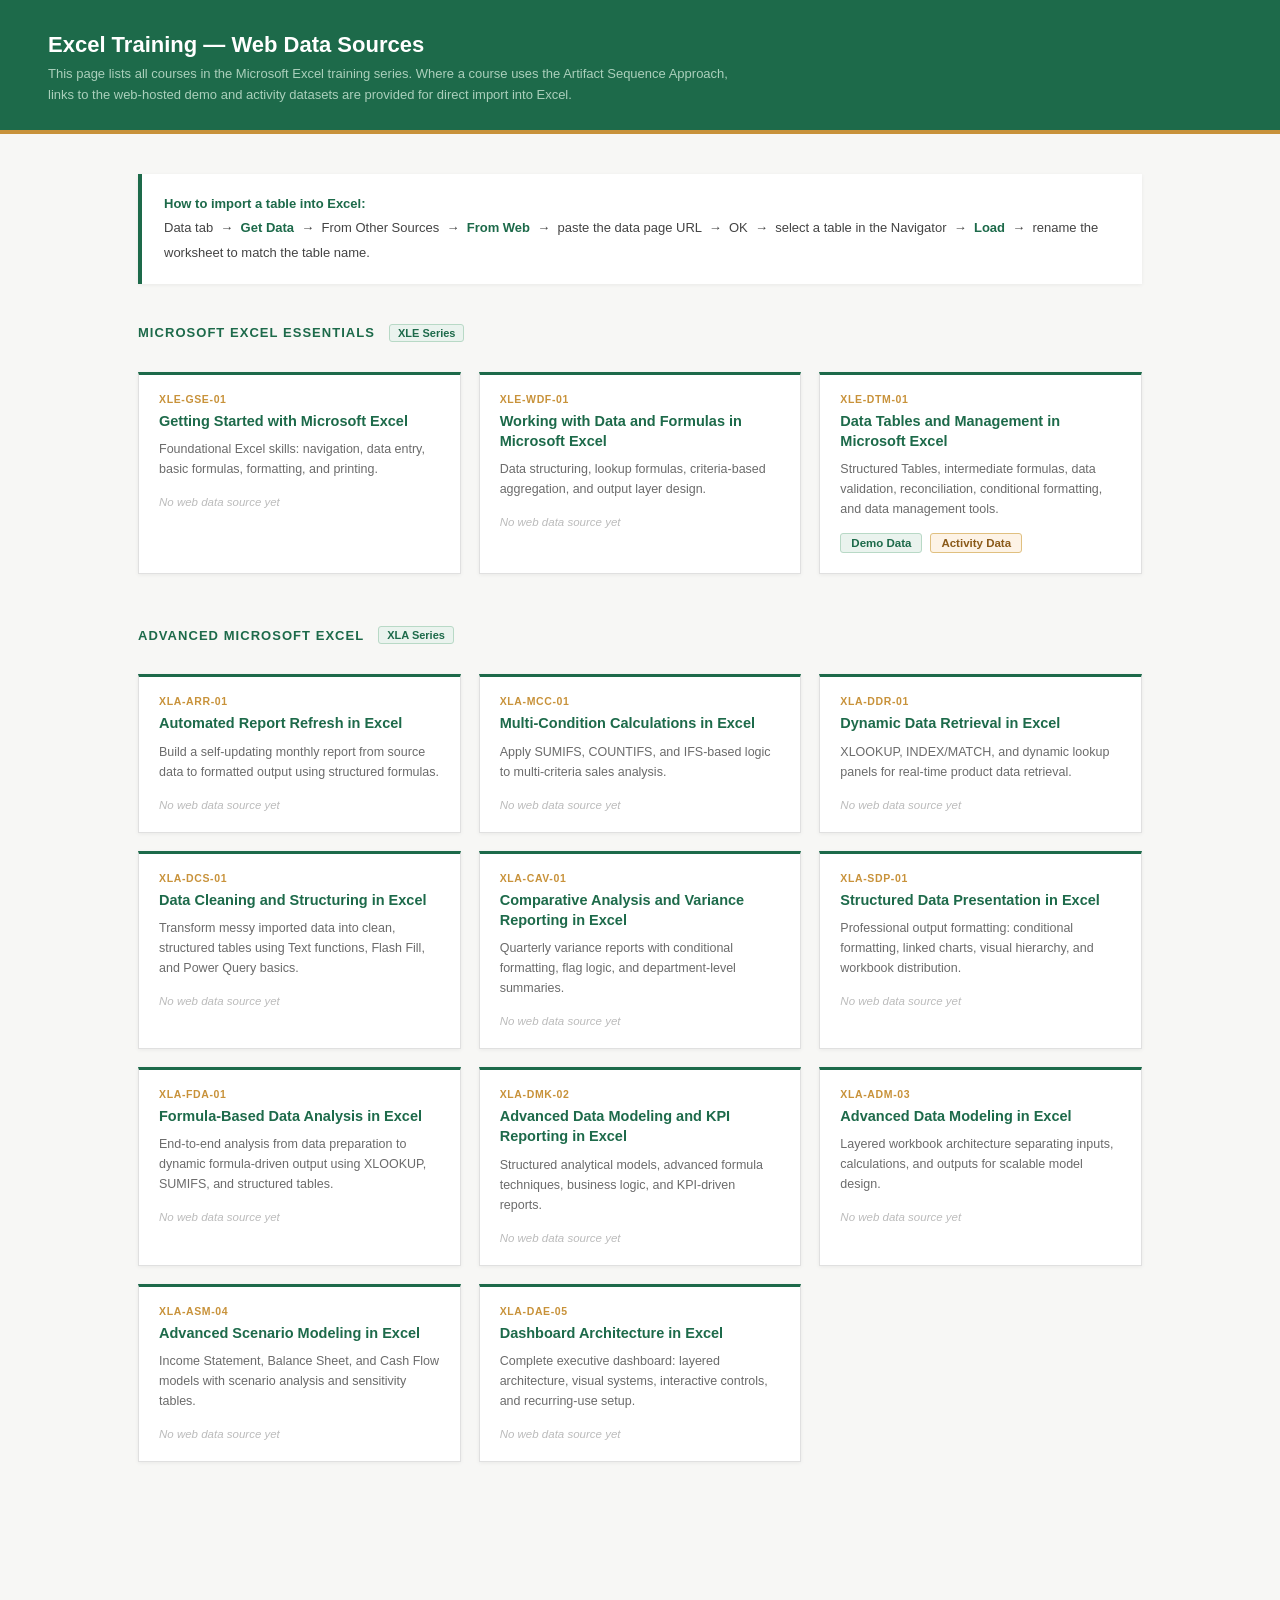
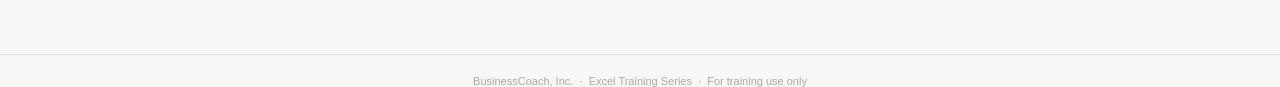
==== index.html @ 65d63572 "Add files via upload" ====
<!DOCTYPE html>
<html lang="en">
<head>
<meta charset="UTF-8">
<meta name="viewport" content="width=device-width, initial-scale=1.0">
<title>Excel Training — Web Data Sources</title>
<style>
* { box-sizing: border-box; margin: 0; padding: 0; }
body {
  font-family: Calibri, 'Segoe UI', Arial, sans-serif;
  font-size: 14px;
  color: #1e1e1e;
  background: #f7f7f5;
}
header {
  background: #1D6A4A;
  color: #fff;
  padding: 32px 48px 24px;
  border-bottom: 4px solid #C8923A;
}
header h1 { font-size: 22px; font-weight: 600; margin-bottom: 6px; }
header p  { font-size: 13px; color: #aacfbb; max-width: 680px; line-height: 1.6; }

main { max-width: 1100px; margin: 0 auto; padding: 40px 48px 80px; }

.tier {
  margin-bottom: 52px;
}
.tier-header {
  display: flex;
  align-items: center;
  gap: 14px;
  margin-bottom: 20px;
  padding-bottom: 10px;
}
.tier-header h2 {
  font-size: 13px;
  font-weight: 700;
  color: #1D6A4A;
  letter-spacing: 0.08em;
  text-transform: uppercase;
}
.tier-badge {
  font-size: 11px;
  background: #EAF3EE;
  color: #1D6A4A;
  border: 1px solid #b8d9c6;
  border-radius: 3px;
  padding: 2px 8px;
  font-weight: 600;
}

.course-grid {
  display: grid;
  grid-template-columns: repeat(auto-fill, minmax(300px, 1fr));
  gap: 18px;
}

.course-card {
  background: #fff;
  border: 1px solid #e0e0e0;
  border-top: 3px solid #1D6A4A;
  padding: 0;
  text-decoration: none;
  color: inherit;
  display: block;
  box-shadow: 0 1px 4px rgba(0,0,0,0.06);
  transition: box-shadow 0.15s, transform 0.15s;
}
.course-card:hover {
  box-shadow: 0 6px 18px rgba(0,0,0,0.10);
  transform: translateY(-2px);
}
.course-card-body {
  padding: 18px 20px 20px;
}
.course-id {
  font-size: 10.5px;
  font-weight: 700;
  color: #C8923A;
  letter-spacing: 0.06em;
  margin-bottom: 6px;
  display: block;
}
.course-card h3 {
  font-size: 14.5px;
  font-weight: 600;
  color: #1D6A4A;
  margin-bottom: 8px;
  line-height: 1.4;
}
.course-card p {
  font-size: 12.5px;
  color: #6B6B6B;
  line-height: 1.6;
  margin-bottom: 14px;
}
.data-links {
  display: flex;
  flex-wrap: wrap;
  gap: 8px;
}
.data-link {
  display: inline-block;
  font-size: 11.5px;
  font-weight: 600;
  color: #1D6A4A;
  background: #EAF3EE;
  border: 1px solid #b8d9c6;
  border-radius: 3px;
  padding: 3px 10px;
  text-decoration: none;
  transition: background 0.12s;
}
.data-link:hover {
  background: #d0eadb;
}
.data-link.activity {
  color: #8A5A1A;
  background: #FDF3E6;
  border-color: #e0c080;
}
.data-link.activity:hover {
  background: #f5e8cc;
}
.no-data {
  font-size: 11.5px;
  color: #BBBBBB;
  font-style: italic;
}

.how-to {
  background: #fff;
  border-left: 4px solid #1D6A4A;
  padding: 18px 22px;
  margin-bottom: 40px;
  font-size: 13px;
  color: #444;
  line-height: 1.9;
  box-shadow: 0 1px 4px rgba(0,0,0,0.06);
}
.how-to strong { color: #1D6A4A; }

footer {
  text-align: center;
  font-size: 11px;
  color: #aaa;
  margin-top: 60px;
  padding-top: 20px;
  border-top: 1px solid #e0e0e0;
}
</style>
</head>
<body>
<header>
  <h1>Excel Training — Web Data Sources</h1>
  <p>This page lists all courses in the Microsoft Excel training series. Where a course uses the Artifact Sequence Approach, links to the web-hosted demo and activity datasets are provided for direct import into Excel.</p>
</header>
<main>

  <div class="how-to">
    <strong>How to import a table into Excel:</strong><br>
    Data tab &nbsp;→&nbsp; <strong>Get Data</strong> &nbsp;→&nbsp; From Other Sources &nbsp;→&nbsp; <strong>From Web</strong> &nbsp;→&nbsp; paste the data page URL &nbsp;→&nbsp; OK &nbsp;→&nbsp; select a table in the Navigator &nbsp;→&nbsp; <strong>Load</strong> &nbsp;→&nbsp; rename the worksheet to match the table name.
  </div>

  <div class="tier">
    <div class="tier-header">
      <h2>Microsoft Excel Essentials</h2>
      <span class="tier-badge">XLE Series</span>
    </div>
    <div class="course-grid">
    <div class="course-card">
      <div class="course-card-body">
        <span class="course-id">XLE-GSE-01</span>
        <h3>Getting Started with Microsoft Excel</h3>
        <p>Foundational Excel skills: navigation, data entry, basic formulas, formatting, and printing.</p>
        <span class="no-data">No web data source yet</span>
      </div>
    </div>
    <div class="course-card">
      <div class="course-card-body">
        <span class="course-id">XLE-WDF-01</span>
        <h3>Working with Data and Formulas in Microsoft Excel</h3>
        <p>Data structuring, lookup formulas, criteria-based aggregation, and output layer design.</p>
        <span class="no-data">No web data source yet</span>
      </div>
    </div>
    <div class="course-card">
      <div class="course-card-body">
        <span class="course-id">XLE-DTM-01</span>
        <h3>Data Tables and Management in Microsoft Excel</h3>
        <p>Structured Tables, intermediate formulas, data validation, reconciliation, conditional formatting, and data management tools.</p>
        <div class="data-links"><a class="data-link" href="transactions.html">Demo Data</a><a class="data-link activity" href="purchase-orders.html">Activity Data</a></div>
      </div>
    </div>
    </div>
  </div>
  <div class="tier">
    <div class="tier-header">
      <h2>Advanced Microsoft Excel</h2>
      <span class="tier-badge">XLA Series</span>
    </div>
    <div class="course-grid">
    <div class="course-card">
      <div class="course-card-body">
        <span class="course-id">XLA-ARR-01</span>
        <h3>Automated Report Refresh in Excel</h3>
        <p>Build a self-updating monthly report from source data to formatted output using structured formulas.</p>
        <span class="no-data">No web data source yet</span>
      </div>
    </div>
    <div class="course-card">
      <div class="course-card-body">
        <span class="course-id">XLA-MCC-01</span>
        <h3>Multi-Condition Calculations in Excel</h3>
        <p>Apply SUMIFS, COUNTIFS, and IFS-based logic to multi-criteria sales analysis.</p>
        <span class="no-data">No web data source yet</span>
      </div>
    </div>
    <div class="course-card">
      <div class="course-card-body">
        <span class="course-id">XLA-DDR-01</span>
        <h3>Dynamic Data Retrieval in Excel</h3>
        <p>XLOOKUP, INDEX/MATCH, and dynamic lookup panels for real-time product data retrieval.</p>
        <span class="no-data">No web data source yet</span>
      </div>
    </div>
    <div class="course-card">
      <div class="course-card-body">
        <span class="course-id">XLA-DCS-01</span>
        <h3>Data Cleaning and Structuring in Excel</h3>
        <p>Transform messy imported data into clean, structured tables using Text functions, Flash Fill, and Power Query basics.</p>
        <span class="no-data">No web data source yet</span>
      </div>
    </div>
    <div class="course-card">
      <div class="course-card-body">
        <span class="course-id">XLA-CAV-01</span>
        <h3>Comparative Analysis and Variance Reporting in Excel</h3>
        <p>Quarterly variance reports with conditional formatting, flag logic, and department-level summaries.</p>
        <span class="no-data">No web data source yet</span>
      </div>
    </div>
    <div class="course-card">
      <div class="course-card-body">
        <span class="course-id">XLA-SDP-01</span>
        <h3>Structured Data Presentation in Excel</h3>
        <p>Professional output formatting: conditional formatting, linked charts, visual hierarchy, and workbook distribution.</p>
        <span class="no-data">No web data source yet</span>
      </div>
    </div>
    <div class="course-card">
      <div class="course-card-body">
        <span class="course-id">XLA-FDA-01</span>
        <h3>Formula-Based Data Analysis in Excel</h3>
        <p>End-to-end analysis from data preparation to dynamic formula-driven output using XLOOKUP, SUMIFS, and structured tables.</p>
        <span class="no-data">No web data source yet</span>
      </div>
    </div>
    <div class="course-card">
      <div class="course-card-body">
        <span class="course-id">XLA-DMK-02</span>
        <h3>Advanced Data Modeling and KPI Reporting in Excel</h3>
        <p>Structured analytical models, advanced formula techniques, business logic, and KPI-driven reports.</p>
        <span class="no-data">No web data source yet</span>
      </div>
    </div>
    <div class="course-card">
      <div class="course-card-body">
        <span class="course-id">XLA-ADM-03</span>
        <h3>Advanced Data Modeling in Excel</h3>
        <p>Layered workbook architecture separating inputs, calculations, and outputs for scalable model design.</p>
        <span class="no-data">No web data source yet</span>
      </div>
    </div>
    <div class="course-card">
      <div class="course-card-body">
        <span class="course-id">XLA-ASM-04</span>
        <h3>Advanced Scenario Modeling in Excel</h3>
        <p>Income Statement, Balance Sheet, and Cash Flow models with scenario analysis and sensitivity tables.</p>
        <span class="no-data">No web data source yet</span>
      </div>
    </div>
    <div class="course-card">
      <div class="course-card-body">
        <span class="course-id">XLA-DAE-05</span>
        <h3>Dashboard Architecture in Excel</h3>
        <p>Complete executive dashboard: layered architecture, visual systems, interactive controls, and recurring-use setup.</p>
        <span class="no-data">No web data source yet</span>
      </div>
    </div>
    </div>
  </div>

</main>
<footer>
  BusinessCoach, Inc. &nbsp;·&nbsp; Excel Training Series &nbsp;·&nbsp; For training use only
</footer>
</body>
</html>
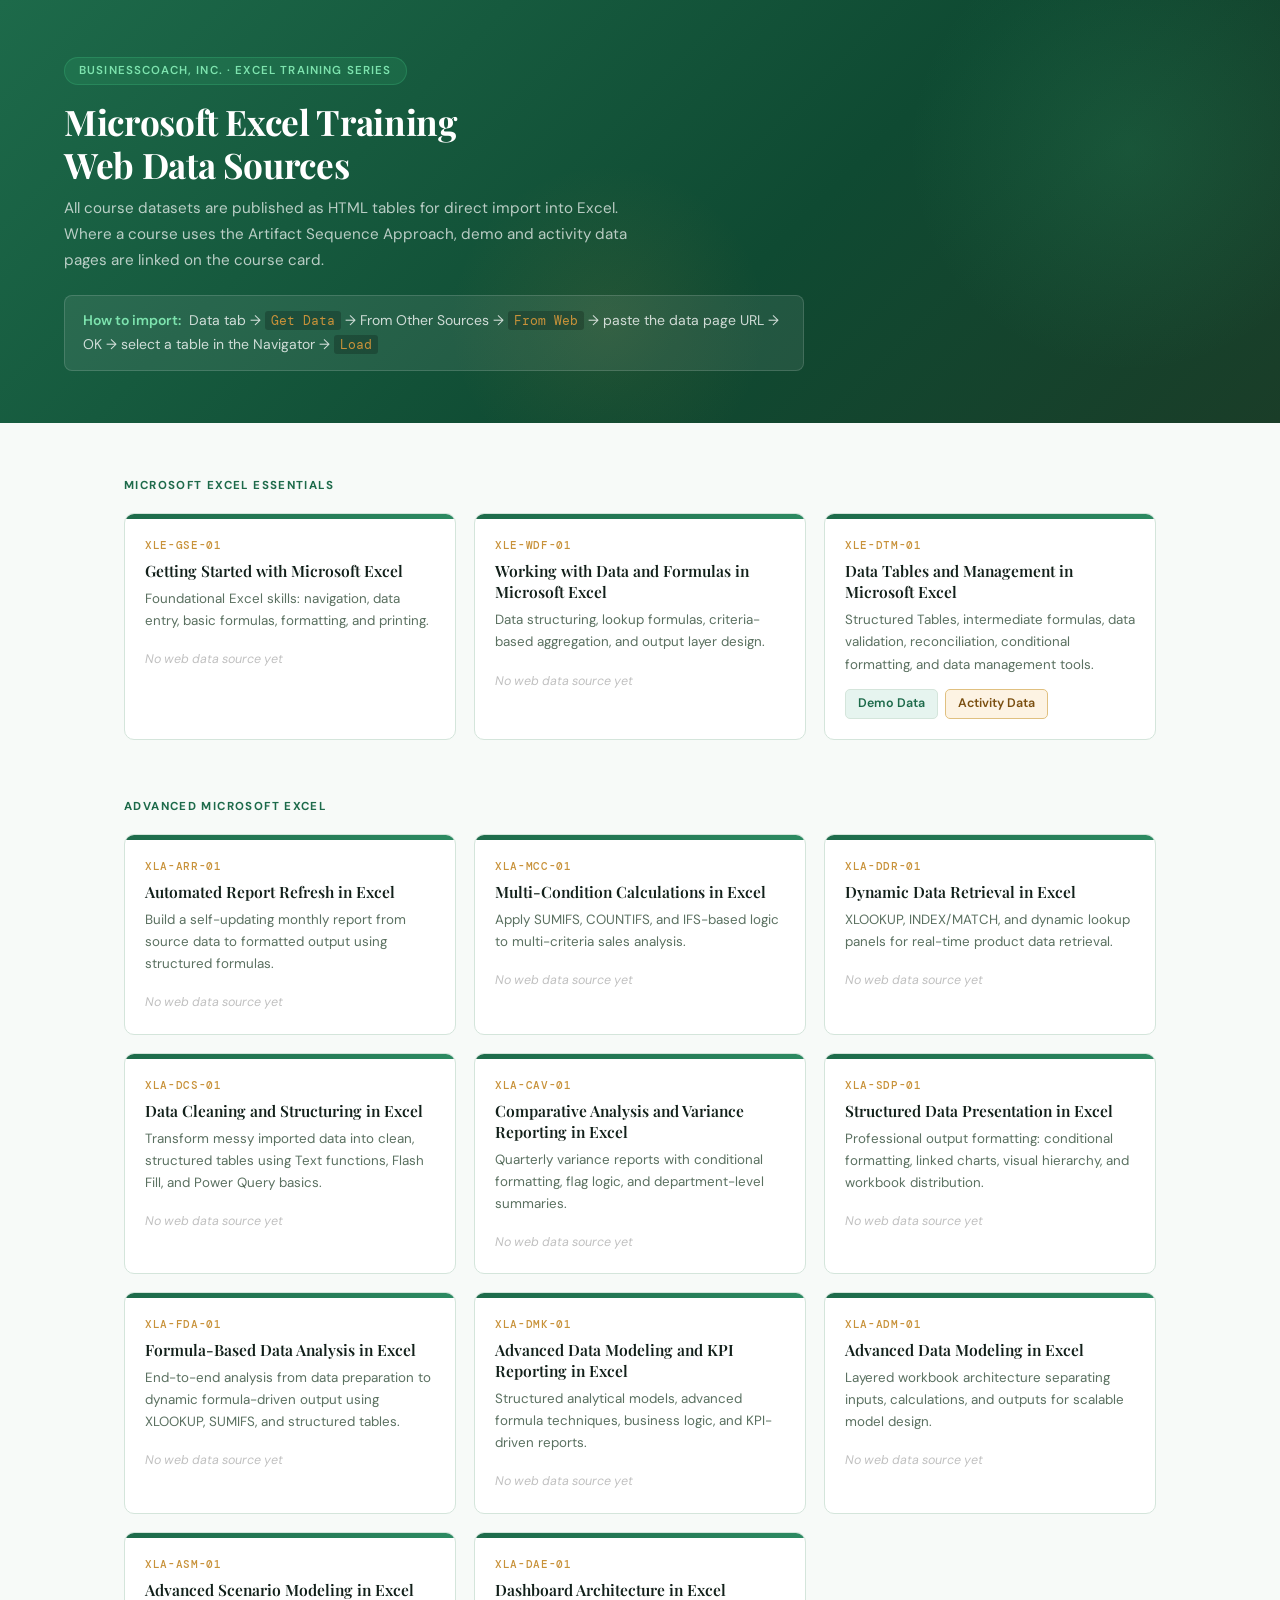
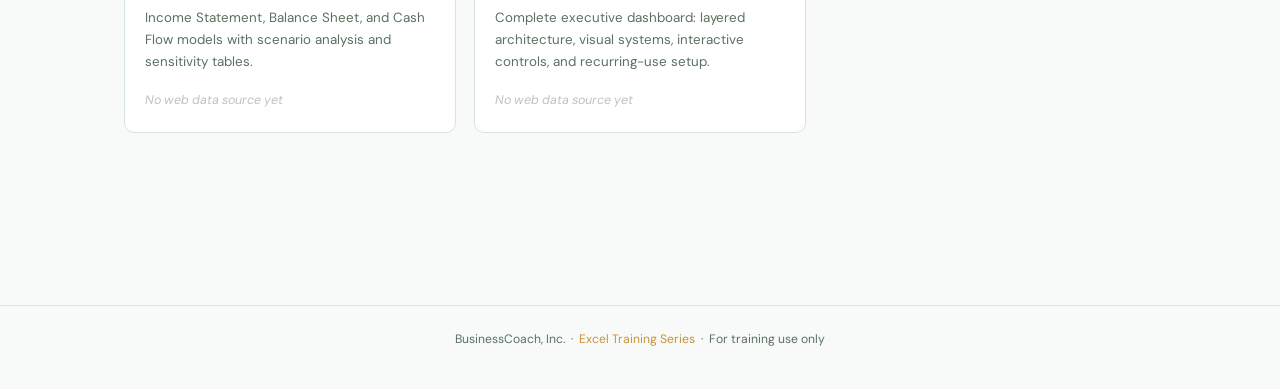
==== commit 2f47b530: "Add files via upload" ====
--- a/index.html
+++ b/index.html
@@ -2,299 +2,192 @@
 <html lang="en">
 <head>
 <meta charset="UTF-8">
+<link rel="stylesheet" href="site.css">
 <meta name="viewport" content="width=device-width, initial-scale=1.0">
 <title>Excel Training — Web Data Sources</title>
-<style>
-* { box-sizing: border-box; margin: 0; padding: 0; }
-body {
-  font-family: Calibri, 'Segoe UI', Arial, sans-serif;
-  font-size: 14px;
-  color: #1e1e1e;
-  background: #f7f7f5;
-}
-header {
-  background: #1D6A4A;
-  color: #fff;
-  padding: 32px 48px 24px;
-  border-bottom: 4px solid #C8923A;
-}
-header h1 { font-size: 22px; font-weight: 600; margin-bottom: 6px; }
-header p  { font-size: 13px; color: #aacfbb; max-width: 680px; line-height: 1.6; }
-
-main { max-width: 1100px; margin: 0 auto; padding: 40px 48px 80px; }
-
-.tier {
-  margin-bottom: 52px;
-}
-.tier-header {
-  display: flex;
-  align-items: center;
-  gap: 14px;
-  margin-bottom: 20px;
-  padding-bottom: 10px;
-}
-.tier-header h2 {
-  font-size: 13px;
-  font-weight: 700;
-  color: #1D6A4A;
-  letter-spacing: 0.08em;
-  text-transform: uppercase;
-}
-.tier-badge {
-  font-size: 11px;
-  background: #EAF3EE;
-  color: #1D6A4A;
-  border: 1px solid #b8d9c6;
-  border-radius: 3px;
-  padding: 2px 8px;
-  font-weight: 600;
-}
-
-.course-grid {
-  display: grid;
-  grid-template-columns: repeat(auto-fill, minmax(300px, 1fr));
-  gap: 18px;
-}
-
-.course-card {
-  background: #fff;
-  border: 1px solid #e0e0e0;
-  border-top: 3px solid #1D6A4A;
-  padding: 0;
-  text-decoration: none;
-  color: inherit;
-  display: block;
-  box-shadow: 0 1px 4px rgba(0,0,0,0.06);
-  transition: box-shadow 0.15s, transform 0.15s;
-}
-.course-card:hover {
-  box-shadow: 0 6px 18px rgba(0,0,0,0.10);
-  transform: translateY(-2px);
-}
-.course-card-body {
-  padding: 18px 20px 20px;
-}
-.course-id {
-  font-size: 10.5px;
-  font-weight: 700;
-  color: #C8923A;
-  letter-spacing: 0.06em;
-  margin-bottom: 6px;
-  display: block;
-}
-.course-card h3 {
-  font-size: 14.5px;
-  font-weight: 600;
-  color: #1D6A4A;
-  margin-bottom: 8px;
-  line-height: 1.4;
-}
-.course-card p {
-  font-size: 12.5px;
-  color: #6B6B6B;
-  line-height: 1.6;
-  margin-bottom: 14px;
-}
-.data-links {
-  display: flex;
-  flex-wrap: wrap;
-  gap: 8px;
-}
-.data-link {
-  display: inline-block;
-  font-size: 11.5px;
-  font-weight: 600;
-  color: #1D6A4A;
-  background: #EAF3EE;
-  border: 1px solid #b8d9c6;
-  border-radius: 3px;
-  padding: 3px 10px;
-  text-decoration: none;
-  transition: background 0.12s;
-}
-.data-link:hover {
-  background: #d0eadb;
-}
-.data-link.activity {
-  color: #8A5A1A;
-  background: #FDF3E6;
-  border-color: #e0c080;
-}
-.data-link.activity:hover {
-  background: #f5e8cc;
-}
-.no-data {
-  font-size: 11.5px;
-  color: #BBBBBB;
-  font-style: italic;
-}
-
-.how-to {
-  background: #fff;
-  border-left: 4px solid #1D6A4A;
-  padding: 18px 22px;
-  margin-bottom: 40px;
-  font-size: 13px;
-  color: #444;
-  line-height: 1.9;
-  box-shadow: 0 1px 4px rgba(0,0,0,0.06);
-}
-.how-to strong { color: #1D6A4A; }
-
-footer {
-  text-align: center;
-  font-size: 11px;
-  color: #aaa;
-  margin-top: 60px;
-  padding-top: 20px;
-  border-top: 1px solid #e0e0e0;
-}
-</style>
 </head>
 <body>
-<header>
-  <h1>Excel Training — Web Data Sources</h1>
-  <p>This page lists all courses in the Microsoft Excel training series. Where a course uses the Artifact Sequence Approach, links to the web-hosted demo and activity datasets are provided for direct import into Excel.</p>
+
+<header class="hero">
+  <div class="hero-inner">
+    <div class="hero-badge">BusinessCoach, Inc. · Excel Training Series</div>
+    <h1>Microsoft Excel Training<br>Web Data Sources</h1>
+    <p>All course datasets are published as HTML tables for direct import into Excel. Where a course uses the Artifact Sequence Approach, demo and activity data pages are linked on the course card.</p>
+    <div class="import-strip">
+      <strong>How to import:</strong>&nbsp;
+      Data tab → <code>Get Data</code> → From Other Sources → <code>From Web</code>
+      → paste the data page URL → OK
+      → select a table in the Navigator → <code>Load</code>
+    </div>
+  </div>
 </header>
+
 <main>
 
-  <div class="how-to">
-    <strong>How to import a table into Excel:</strong><br>
-    Data tab &nbsp;→&nbsp; <strong>Get Data</strong> &nbsp;→&nbsp; From Other Sources &nbsp;→&nbsp; <strong>From Web</strong> &nbsp;→&nbsp; paste the data page URL &nbsp;→&nbsp; OK &nbsp;→&nbsp; select a table in the Navigator &nbsp;→&nbsp; <strong>Load</strong> &nbsp;→&nbsp; rename the worksheet to match the table name.
+  <!-- ── Essentials ─────────────────────────────────────────────────── -->
+  <div class="tier">
+    <span class="tier-label">Microsoft Excel Essentials</span>
+    <div class="course-grid">
+
+      <div class="card">
+        <div class="card-top"></div>
+        <div class="card-body">
+          <span class="card-id">XLE-GSE-01</span>
+          <h3>Getting Started with Microsoft Excel</h3>
+          <p>Foundational Excel skills: navigation, data entry, basic formulas, formatting, and printing.</p>
+          <span class="no-data">No web data source yet</span>
+        </div>
+      </div>
+
+      <div class="card">
+        <div class="card-top"></div>
+        <div class="card-body">
+          <span class="card-id">XLE-WDF-01</span>
+          <h3>Working with Data and Formulas in Microsoft Excel</h3>
+          <p>Data structuring, lookup formulas, criteria-based aggregation, and output layer design.</p>
+          <span class="no-data">No web data source yet</span>
+        </div>
+      </div>
+
+      <div class="card">
+        <div class="card-top"></div>
+        <div class="card-body">
+          <span class="card-id">XLE-DTM-01</span>
+          <h3>Data Tables and Management in Microsoft Excel</h3>
+          <p>Structured Tables, intermediate formulas, data validation, reconciliation, conditional formatting, and data management tools.</p>
+          <div class="data-links">
+            <a class="data-link" href="XLE-DTM-01/transactions.html">Demo Data</a>
+            <a class="data-link activity" href="XLE-DTM-01/purchase-orders.html">Activity Data</a>
+          </div>
+        </div>
+      </div>
+
+    </div>
   </div>
 
+  <!-- ── Advanced ───────────────────────────────────────────────────── -->
   <div class="tier">
-    <div class="tier-header">
-      <h2>Microsoft Excel Essentials</h2>
-      <span class="tier-badge">XLE Series</span>
-    </div>
+    <span class="tier-label">Advanced Microsoft Excel</span>
     <div class="course-grid">
-    <div class="course-card">
-      <div class="course-card-body">
-        <span class="course-id">XLE-GSE-01</span>
-        <h3>Getting Started with Microsoft Excel</h3>
-        <p>Foundational Excel skills: navigation, data entry, basic formulas, formatting, and printing.</p>
-        <span class="no-data">No web data source yet</span>
+
+      <div class="card">
+        <div class="card-top"></div>
+        <div class="card-body">
+          <span class="card-id">XLA-ARR-01</span>
+          <h3>Automated Report Refresh in Excel</h3>
+          <p>Build a self-updating monthly report from source data to formatted output using structured formulas.</p>
+          <span class="no-data">No web data source yet</span>
+        </div>
       </div>
-    </div>
-    <div class="course-card">
-      <div class="course-card-body">
-        <span class="course-id">XLE-WDF-01</span>
-        <h3>Working with Data and Formulas in Microsoft Excel</h3>
-        <p>Data structuring, lookup formulas, criteria-based aggregation, and output layer design.</p>
-        <span class="no-data">No web data source yet</span>
+
+      <div class="card">
+        <div class="card-top"></div>
+        <div class="card-body">
+          <span class="card-id">XLA-MCC-01</span>
+          <h3>Multi-Condition Calculations in Excel</h3>
+          <p>Apply SUMIFS, COUNTIFS, and IFS-based logic to multi-criteria sales analysis.</p>
+          <span class="no-data">No web data source yet</span>
+        </div>
       </div>
-    </div>
-    <div class="course-card">
-      <div class="course-card-body">
-        <span class="course-id">XLE-DTM-01</span>
-        <h3>Data Tables and Management in Microsoft Excel</h3>
-        <p>Structured Tables, intermediate formulas, data validation, reconciliation, conditional formatting, and data management tools.</p>
-        <div class="data-links"><a class="data-link" href="transactions.html">Demo Data</a><a class="data-link activity" href="purchase-orders.html">Activity Data</a></div>
+
+      <div class="card">
+        <div class="card-top"></div>
+        <div class="card-body">
+          <span class="card-id">XLA-DDR-01</span>
+          <h3>Dynamic Data Retrieval in Excel</h3>
+          <p>XLOOKUP, INDEX/MATCH, and dynamic lookup panels for real-time product data retrieval.</p>
+          <span class="no-data">No web data source yet</span>
+        </div>
       </div>
-    </div>
-    </div>
-  </div>
-  <div class="tier">
-    <div class="tier-header">
-      <h2>Advanced Microsoft Excel</h2>
-      <span class="tier-badge">XLA Series</span>
-    </div>
-    <div class="course-grid">
-    <div class="course-card">
-      <div class="course-card-body">
-        <span class="course-id">XLA-ARR-01</span>
-        <h3>Automated Report Refresh in Excel</h3>
-        <p>Build a self-updating monthly report from source data to formatted output using structured formulas.</p>
-        <span class="no-data">No web data source yet</span>
+
+      <div class="card">
+        <div class="card-top"></div>
+        <div class="card-body">
+          <span class="card-id">XLA-DCS-01</span>
+          <h3>Data Cleaning and Structuring in Excel</h3>
+          <p>Transform messy imported data into clean, structured tables using Text functions, Flash Fill, and Power Query basics.</p>
+          <span class="no-data">No web data source yet</span>
+        </div>
       </div>
-    </div>
-    <div class="course-card">
-      <div class="course-card-body">
-        <span class="course-id">XLA-MCC-01</span>
-        <h3>Multi-Condition Calculations in Excel</h3>
-        <p>Apply SUMIFS, COUNTIFS, and IFS-based logic to multi-criteria sales analysis.</p>
-        <span class="no-data">No web data source yet</span>
+
+      <div class="card">
+        <div class="card-top"></div>
+        <div class="card-body">
+          <span class="card-id">XLA-CAV-01</span>
+          <h3>Comparative Analysis and Variance Reporting in Excel</h3>
+          <p>Quarterly variance reports with conditional formatting, flag logic, and department-level summaries.</p>
+          <span class="no-data">No web data source yet</span>
+        </div>
       </div>
-    </div>
-    <div class="course-card">
-      <div class="course-card-body">
-        <span class="course-id">XLA-DDR-01</span>
-        <h3>Dynamic Data Retrieval in Excel</h3>
-        <p>XLOOKUP, INDEX/MATCH, and dynamic lookup panels for real-time product data retrieval.</p>
-        <span class="no-data">No web data source yet</span>
+
+      <div class="card">
+        <div class="card-top"></div>
+        <div class="card-body">
+          <span class="card-id">XLA-SDP-01</span>
+          <h3>Structured Data Presentation in Excel</h3>
+          <p>Professional output formatting: conditional formatting, linked charts, visual hierarchy, and workbook distribution.</p>
+          <span class="no-data">No web data source yet</span>
+        </div>
       </div>
-    </div>
-    <div class="course-card">
-      <div class="course-card-body">
-        <span class="course-id">XLA-DCS-01</span>
-        <h3>Data Cleaning and Structuring in Excel</h3>
-        <p>Transform messy imported data into clean, structured tables using Text functions, Flash Fill, and Power Query basics.</p>
-        <span class="no-data">No web data source yet</span>
+
+      <div class="card">
+        <div class="card-top"></div>
+        <div class="card-body">
+          <span class="card-id">XLA-FDA-01</span>
+          <h3>Formula-Based Data Analysis in Excel</h3>
+          <p>End-to-end analysis from data preparation to dynamic formula-driven output using XLOOKUP, SUMIFS, and structured tables.</p>
+          <span class="no-data">No web data source yet</span>
+        </div>
       </div>
-    </div>
-    <div class="course-card">
-      <div class="course-card-body">
-        <span class="course-id">XLA-CAV-01</span>
-        <h3>Comparative Analysis and Variance Reporting in Excel</h3>
-        <p>Quarterly variance reports with conditional formatting, flag logic, and department-level summaries.</p>
-        <span class="no-data">No web data source yet</span>
+
+      <div class="card">
+        <div class="card-top"></div>
+        <div class="card-body">
+          <span class="card-id">XLA-DMK-01</span>
+          <h3>Advanced Data Modeling and KPI Reporting in Excel</h3>
+          <p>Structured analytical models, advanced formula techniques, business logic, and KPI-driven reports.</p>
+          <span class="no-data">No web data source yet</span>
+        </div>
       </div>
-    </div>
-    <div class="course-card">
-      <div class="course-card-body">
-        <span class="course-id">XLA-SDP-01</span>
-        <h3>Structured Data Presentation in Excel</h3>
-        <p>Professional output formatting: conditional formatting, linked charts, visual hierarchy, and workbook distribution.</p>
-        <span class="no-data">No web data source yet</span>
+
+      <div class="card">
+        <div class="card-top"></div>
+        <div class="card-body">
+          <span class="card-id">XLA-ADM-01</span>
+          <h3>Advanced Data Modeling in Excel</h3>
+          <p>Layered workbook architecture separating inputs, calculations, and outputs for scalable model design.</p>
+          <span class="no-data">No web data source yet</span>
+        </div>
       </div>
-    </div>
-    <div class="course-card">
-      <div class="course-card-body">
-        <span class="course-id">XLA-FDA-01</span>
-        <h3>Formula-Based Data Analysis in Excel</h3>
-        <p>End-to-end analysis from data preparation to dynamic formula-driven output using XLOOKUP, SUMIFS, and structured tables.</p>
-        <span class="no-data">No web data source yet</span>
+
+      <div class="card">
+        <div class="card-top"></div>
+        <div class="card-body">
+          <span class="card-id">XLA-ASM-01</span>
+          <h3>Advanced Scenario Modeling in Excel</h3>
+          <p>Income Statement, Balance Sheet, and Cash Flow models with scenario analysis and sensitivity tables.</p>
+          <span class="no-data">No web data source yet</span>
+        </div>
       </div>
-    </div>
-    <div class="course-card">
-      <div class="course-card-body">
-        <span class="course-id">XLA-DMK-02</span>
-        <h3>Advanced Data Modeling and KPI Reporting in Excel</h3>
-        <p>Structured analytical models, advanced formula techniques, business logic, and KPI-driven reports.</p>
-        <span class="no-data">No web data source yet</span>
+
+      <div class="card">
+        <div class="card-top"></div>
+        <div class="card-body">
+          <span class="card-id">XLA-DAE-01</span>
+          <h3>Dashboard Architecture in Excel</h3>
+          <p>Complete executive dashboard: layered architecture, visual systems, interactive controls, and recurring-use setup.</p>
+          <span class="no-data">No web data source yet</span>
+        </div>
       </div>
-    </div>
-    <div class="course-card">
-      <div class="course-card-body">
-        <span class="course-id">XLA-ADM-03</span>
-        <h3>Advanced Data Modeling in Excel</h3>
-        <p>Layered workbook architecture separating inputs, calculations, and outputs for scalable model design.</p>
-        <span class="no-data">No web data source yet</span>
-      </div>
-    </div>
-    <div class="course-card">
-      <div class="course-card-body">
-        <span class="course-id">XLA-ASM-04</span>
-        <h3>Advanced Scenario Modeling in Excel</h3>
-        <p>Income Statement, Balance Sheet, and Cash Flow models with scenario analysis and sensitivity tables.</p>
-        <span class="no-data">No web data source yet</span>
-      </div>
-    </div>
-    <div class="course-card">
-      <div class="course-card-body">
-        <span class="course-id">XLA-DAE-05</span>
-        <h3>Dashboard Architecture in Excel</h3>
-        <p>Complete executive dashboard: layered architecture, visual systems, interactive controls, and recurring-use setup.</p>
-        <span class="no-data">No web data source yet</span>
-      </div>
-    </div>
+
     </div>
   </div>
 
 </main>
+
 <footer>
-  BusinessCoach, Inc. &nbsp;·&nbsp; Excel Training Series &nbsp;·&nbsp; For training use only
+  BusinessCoach, Inc. &nbsp;·&nbsp; <span>Excel Training Series</span> &nbsp;·&nbsp; For training use only
 </footer>
+
 </body>
-</html>+</html>
--- a/site.css
+++ b/site.css
@@ -0,0 +1,281 @@
+/* ============================================================
+   Excel Training — Web Data Sources
+   Shared stylesheet  ·  BusinessCoach, Inc.
+   ============================================================ */
+
+@import url('https://fonts.googleapis.com/css2?family=Playfair+Display:wght@400;600;700&family=DM+Sans:wght@300;400;500;600&family=DM+Mono:wght@400;500&display=swap');
+
+/* ── Tokens ───────────────────────────────────────────────── */
+:root {
+  --green:        #1d6a4a;
+  --green-dark:   #0f4a32;
+  --green-mid:    #2d8a62;
+  --green-light:  #e6f4ef;
+  --gold:         #c8923a;
+  --gold-light:   #fdf3e3;
+  --ink:          #12201a;
+  --muted:        #5a7060;
+  --border:       #d4e5db;
+  --bg:           #f7faf8;
+  --white:        #ffffff;
+}
+
+/* ── Reset ────────────────────────────────────────────────── */
+*, *::before, *::after { margin: 0; padding: 0; box-sizing: border-box; }
+html { scroll-behavior: smooth; }
+body {
+  font-family: 'DM Sans', sans-serif;
+  background: var(--bg);
+  color: var(--ink);
+  line-height: 1.6;
+}
+
+/* ── Hero / Header ────────────────────────────────────────── */
+.hero {
+  background: linear-gradient(135deg, var(--green) 0%, var(--green-dark) 60%, #1a3d28 100%);
+  padding: 56px 64px 52px;
+  position: relative;
+  overflow: hidden;
+}
+.hero::before {
+  content: '';
+  position: absolute;
+  top: -80px; right: -80px;
+  width: 460px; height: 460px;
+  background: radial-gradient(circle, rgba(62,184,122,0.14) 0%, transparent 68%);
+  border-radius: 50%;
+  pointer-events: none;
+}
+.hero::after {
+  content: '';
+  position: absolute;
+  bottom: -60px; left: 35%;
+  width: 320px; height: 320px;
+  background: radial-gradient(circle, rgba(200,146,58,0.10) 0%, transparent 70%);
+  border-radius: 50%;
+  pointer-events: none;
+}
+.hero-inner {
+  max-width: 1160px;
+  margin: 0 auto;
+  position: relative;
+  z-index: 2;
+}
+.hero-badge {
+  display: inline-block;
+  font-size: 0.72rem;
+  font-weight: 600;
+  letter-spacing: 0.10em;
+  text-transform: uppercase;
+  color: #7de3ae;
+  background: rgba(62,184,122,0.15);
+  border: 1px solid rgba(62,184,122,0.30);
+  padding: 4px 14px;
+  border-radius: 20px;
+  margin-bottom: 16px;
+}
+.hero h1 {
+  font-family: 'Playfair Display', serif;
+  font-size: 2.2rem;
+  font-weight: 700;
+  color: var(--white);
+  line-height: 1.2;
+  margin-bottom: 10px;
+  letter-spacing: -0.01em;
+}
+.hero p {
+  font-size: 0.95rem;
+  color: rgba(255,255,255,0.70);
+  max-width: 600px;
+  line-height: 1.7;
+  margin-bottom: 22px;
+}
+.hero-back {
+  display: inline-flex;
+  align-items: center;
+  gap: 6px;
+  font-size: 0.82rem;
+  font-weight: 500;
+  color: rgba(255,255,255,0.60);
+  text-decoration: none;
+  margin-bottom: 20px;
+  transition: color 0.15s;
+}
+.hero-back:hover { color: var(--white); }
+
+/* Import strip (index page) */
+.import-strip {
+  background: rgba(255,255,255,0.08);
+  border: 1px solid rgba(255,255,255,0.14);
+  border-radius: 8px;
+  padding: 13px 18px;
+  max-width: 740px;
+  font-size: 0.875rem;
+  color: rgba(255,255,255,0.78);
+  line-height: 1.7;
+}
+.import-strip strong { color: #7de3ae; font-weight: 600; }
+.import-strip code {
+  font-family: 'DM Mono', monospace;
+  font-size: 0.80rem;
+  color: var(--gold);
+  background: rgba(0,0,0,0.22);
+  padding: 1px 6px;
+  border-radius: 3px;
+}
+
+/* ── Main layout ──────────────────────────────────────────── */
+main {
+  max-width: 1160px;
+  margin: 0 auto;
+  padding: 48px 64px 80px;
+}
+
+/* ── Index: tier labels ───────────────────────────────────── */
+.tier { margin-bottom: 52px; }
+.tier-label {
+  display: inline-block;
+  font-size: 0.72rem;
+  font-weight: 700;
+  letter-spacing: 0.12em;
+  text-transform: uppercase;
+  color: var(--green);
+  margin-bottom: 18px;
+}
+
+/* ── Index: course grid ───────────────────────────────────── */
+.course-grid {
+  display: grid;
+  grid-template-columns: repeat(auto-fill, minmax(300px, 1fr));
+  gap: 18px;
+}
+
+/* ── Index: course card ───────────────────────────────────── */
+.card {
+  background: var(--white);
+  border: 1px solid var(--border);
+  border-radius: 10px;
+  overflow: hidden;
+  cursor: default;
+}
+.card-top {
+  height: 5px;
+  background: linear-gradient(90deg, var(--green) 0%, var(--green-mid) 100%);
+}
+.card-body { padding: 18px 20px 20px; }
+.card-id {
+  font-family: 'DM Mono', monospace;
+  font-size: 0.70rem;
+  font-weight: 500;
+  color: var(--gold);
+  letter-spacing: 0.06em;
+  margin-bottom: 5px;
+  display: block;
+}
+.card h3 {
+  font-family: 'Playfair Display', serif;
+  font-size: 0.975rem;
+  font-weight: 600;
+  color: var(--ink);
+  line-height: 1.35;
+  margin-bottom: 7px;
+}
+.card p {
+  font-size: 0.835rem;
+  color: var(--muted);
+  line-height: 1.65;
+  margin-bottom: 13px;
+}
+.data-links { display: flex; flex-wrap: wrap; gap: 7px; }
+.data-link {
+  font-size: 0.78rem;
+  font-weight: 600;
+  color: var(--green);
+  background: var(--green-light);
+  border: 1px solid var(--border);
+  border-radius: 5px;
+  padding: 4px 12px;
+  text-decoration: none;
+  transition: background 0.14s, border-color 0.14s;
+}
+.data-link:hover { background: #d0eadb; border-color: var(--green-mid); }
+.data-link.activity {
+  color: #7a4f10;
+  background: var(--gold-light);
+  border-color: #e0c080;
+}
+.data-link.activity:hover { background: #f5e8cc; border-color: var(--gold); }
+.no-data { font-size: 0.78rem; color: #c0c0c0; font-style: italic; }
+
+/* ── Data pages: section ──────────────────────────────────── */
+.section { margin-bottom: 52px; }
+
+.section-header {
+  display: flex;
+  align-items: baseline;
+  flex-wrap: wrap;
+  gap: 10px;
+  margin-bottom: 14px;
+}
+.section-header h2 {
+  font-family: 'Playfair Display', serif;
+  font-size: 1.15rem;
+  font-weight: 600;
+  color: var(--green);
+}
+.badge {
+  font-family: 'DM Mono', monospace;
+  font-size: 0.70rem;
+  font-weight: 500;
+  background: var(--green-light);
+  color: var(--green);
+  border: 1px solid var(--border);
+  border-radius: 4px;
+  padding: 2px 8px;
+}
+.note {
+  font-size: 0.78rem;
+  color: var(--muted);
+  margin-left: auto;
+  font-style: italic;
+}
+
+/* ── Table ────────────────────────────────────────────────── */
+.table-wrap { overflow-x: auto; border-radius: 8px; box-shadow: 0 1px 6px rgba(0,0,0,0.07); }
+table {
+  width: 100%;
+  border-collapse: collapse;
+  font-size: 0.825rem;
+  background: var(--white);
+  font-family: 'DM Sans', sans-serif;
+}
+thead tr { background: var(--green); }
+thead th {
+  padding: 10px 13px;
+  text-align: left;
+  font-weight: 600;
+  font-size: 0.75rem;
+  letter-spacing: 0.04em;
+  color: var(--white);
+  white-space: nowrap;
+}
+tbody tr:nth-child(even) { background: #f2f8f5; }
+tbody tr:hover { background: #e2f0e8; }
+tbody td {
+  padding: 8px 13px;
+  border-bottom: 1px solid #eef4f1;
+  vertical-align: middle;
+  white-space: nowrap;
+  color: var(--ink);
+}
+
+/* ── Footer ───────────────────────────────────────────────── */
+footer {
+  text-align: center;
+  font-size: 0.76rem;
+  color: var(--muted);
+  padding: 24px 0 40px;
+  border-top: 1px solid var(--border);
+  margin-top: 40px;
+}
+footer span { color: var(--gold); }
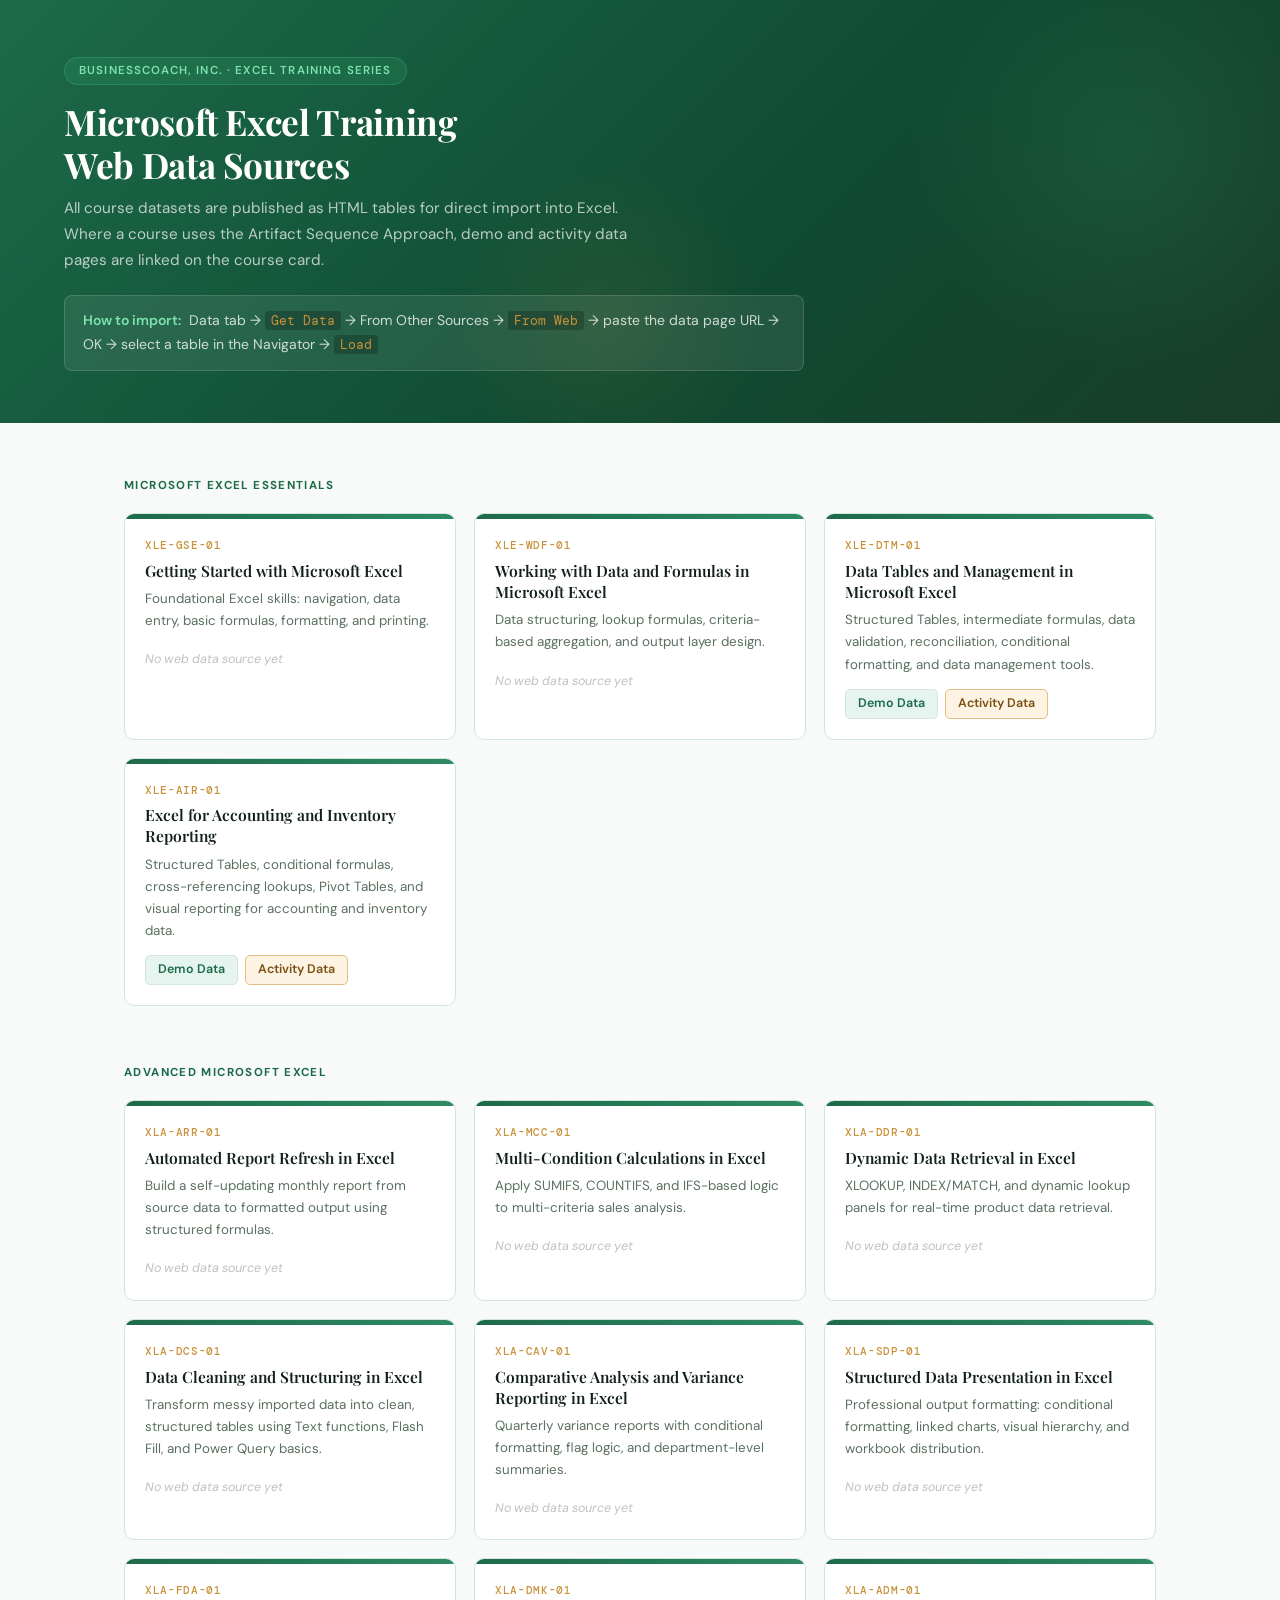
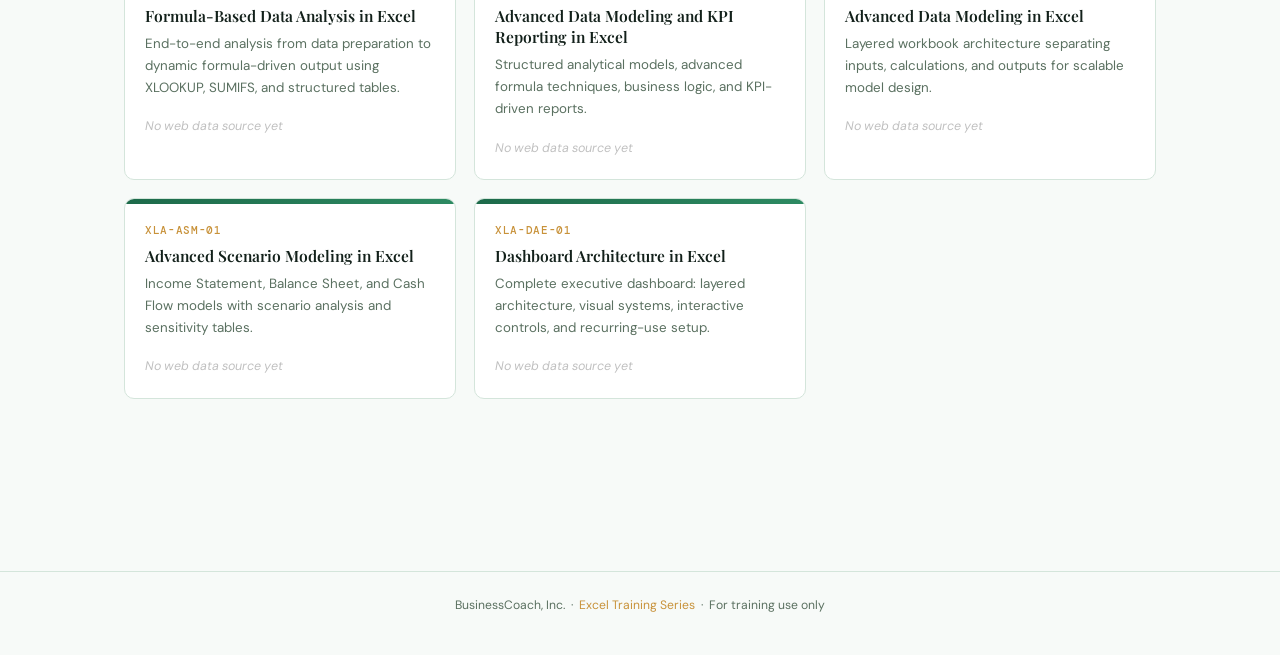
==== commit c5ac12dd: "Add card for Excel reporting tool Added a new card for 'Excel for Accounting and Inventory Reporting" ====
--- a/index.html
+++ b/index.html
@@ -62,6 +62,19 @@
         </div>
       </div>
 
+      <div class="card">
+        <div class="card-top"></div>
+        <div class="card-body">
+          <span class="card-id">XLE-AIR-01</span>
+          <h3>Excel for Accounting and Inventory Reporting</h3>
+          <p>Structured Tables, conditional formulas, cross-referencing lookups, Pivot Tables, and visual reporting for accounting and inventory data.</p>
+          <div class="data-links">
+            <a class="data-link" href="XLE-AIR-01/transactions.html">Demo Data</a>
+            <a class="data-link activity" href="XLE-AIR-01/activity-transactions.html">Activity Data</a>
+          </div>
+        </div>
+      </div>
+
     </div>
   </div>
 
--- a/site.css
+++ b/site.css
@@ -279,3 +279,5 @@
   margin-top: 40px;
 }
 footer span { color: var(--gold); }
+
+.accent { color: var(--green); font-weight: 600; }
